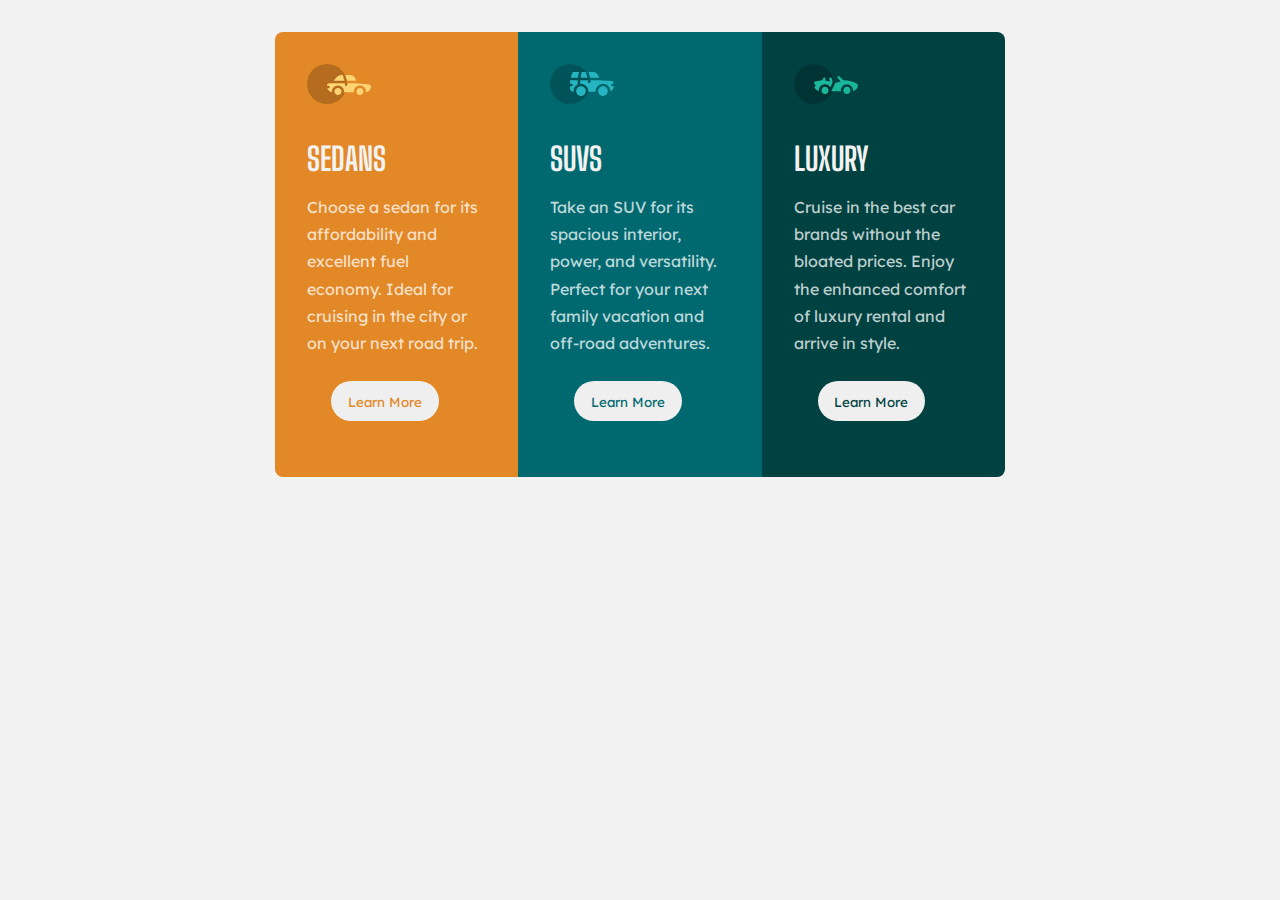
==== index.html @ c831abd5 "First Commit" ====
<!DOCTYPE html>
<html lang="en">
<head>
    <meta charset="UTF-8">
    <meta http-equiv="X-UA-Compatible" content="IE=edge">
    <meta name="viewport" content="width=device-width, initial-scale=1.0">
    <title>flexbox layout</title>
    <link rel="stylesheet" media=" screen and (min-width: 768px) and (max-width:1440px)" href="desktop.css"/>
    <link rel="stylesheet" media=" screen and (max-width:767px)" href="mobile.css"/>
</head>
<body>
    <main>
        <div class="container">
            <div class="items item1">
                <svg width="64" height="40" xmlns="http://www.w3.org/2000/svg"><g fill="none" fill-rule="evenodd"><circle fill="#000" opacity=".201" cx="20" cy="20" r="20"/><path d="M52.936 24.11c1.942 0 3.517 1.542 3.517 3.445 0 1.903-1.575 3.445-3.517 3.445s-3.516-1.542-3.516-3.445c0-1.903 1.574-3.445 3.516-3.445zm-21.957 0c1.942 0 3.517 1.542 3.517 3.445 0 1.903-1.575 3.445-3.517 3.445s-3.516-1.542-3.516-3.445c0-1.903 1.574-3.445 3.516-3.445zm6.948-4.848v1.429c0 .716.61 1.293 1.348 1.259a1.295 1.295 0 001.225-1.295v-1.393h8.256l13.483 1.313c.956.093 1.676.881 1.676 1.814 0 2.89-2.126 5.303-4.926 5.819.397-3.557-2.458-6.62-6.053-6.62-3.646 0-6.504 3.14-6.039 6.723h-9.879c.466-3.588-2.397-6.722-6.039-6.722-3.595 0-6.45 3.062-6.052 6.62-2.14-.398-3.916-1.912-4.61-3.931h1.142c.731 0 1.32-.598 1.285-1.322-.033-.678-.629-1.2-1.322-1.2H20v-.251c0-1.274 1.066-2.243 2.306-2.243h15.62zM42.59 11c2.645 0 4.99 1.556 5.972 3.963l.726 1.779H40.17L38.413 11h4.178zm-6.865 0l1.758 5.741H26.505l3.357-3.654A6.502 6.502 0 0134.644 11h1.082z" fill="#FFD473" fill-rule="nonzero"/></g></svg>
                <h2>SEDANS</h2>
                <P>Choose a sedan for its affordability and excellent fuel economy. Ideal for cruising in the city or on your next road trip.</P>
                <button class="btn-1">Learn More</button>
            </div>
            <div class="items item2">
                <svg width="64" height="40" xmlns="http://www.w3.org/2000/svg"><g fill="none" fill-rule="evenodd"><circle fill="#000" opacity=".201" cx="20" cy="20" r="20"/><path d="M31.002 22.358c2.917 0 5.18 2.593 4.762 5.506a4.828 4.828 0 01-2.962 3.778 4.797 4.797 0 01-5.3-1.165c-1.188-1.26-1.235-2.613-1.263-2.613-.42-2.924 1.857-5.506 4.763-5.506zm22 0c3.457 0 5.798 3.567 4.41 6.744A4.816 4.816 0 0152.3 31.94a4.826 4.826 0 01-4.06-4.077c-.42-2.915 1.846-5.506 4.762-5.506zm-15.04-6.083v1.462a1.29 1.29 0 001.352 1.29c.693-.033 1.227-.631 1.227-1.326v-1.426h8.3l13.056.716a1.29 1.29 0 011.164.917c.27.895.446 1.477.563 1.87h-1.047c-.694 0-1.291.534-1.324 1.228a1.29 1.29 0 001.288 1.352h1.445c-.164 2.225-1.57 4.193-3.6 5.05.13-4.212-3.255-7.63-7.384-7.63-4.317 0-7.762 3.718-7.358 8.086h-7.285c.43-4.655-3.503-8.531-8.131-8.046v-3.543h7.734zm-10.312 0v4.308a7.4 7.4 0 00-4.006 7.274 3.874 3.874 0 01-3.642-3.864v-1.635h1.46a1.29 1.29 0 000-2.58h-1.461v-3.213l.003-.29h7.646zm14.986-8.196c2.65 0 5 1.592 5.984 4.055l.63 1.579a5.525 5.525 0 01-.065-.004l-.026-.002-.034-.002-.022-.002a4.178 4.178 0 00-.224-.006l-.098-.001h-.039l-.136-.001h-.052l-.326-.001H40.211L38.528 8.08zm-13.632 0l-1.122 5.616h-7.144l1.47-4.71a1.29 1.29 0 011.231-.906h5.565zm6.832 0l1.683 5.615h-7.007l1.121-5.615h4.203z" fill="#26B5C0" fill-rule="nonzero"/></g></svg>
                <h2>SUVS</h2>
                <p>Take an SUV for its spacious interior, power, and versatility. Perfect for your next family vacation and off-road adventures.</p>
                <button class="btn-2">Learn More</button>
            </div>
            <div class="items item3">
                <svg width="64" height="40" xmlns="http://www.w3.org/2000/svg"><g fill="none" fill-rule="evenodd"><circle fill="#000" opacity=".201" cx="20" cy="20" r="20"/><path d="M30.98 22.835c1.941 0 3.516 1.604 3.516 3.583 0 1.978-1.575 3.582-3.517 3.582s-3.516-1.604-3.516-3.582c0-1.979 1.574-3.583 3.516-3.583zm21.956 0c1.942 0 3.517 1.604 3.517 3.583 0 1.978-1.575 3.582-3.517 3.582s-3.516-1.604-3.516-3.582c0-1.979 1.574-3.583 3.516-3.583zm-9.143-10.45a1.27 1.27 0 011.819 0l3.715 3.784c4.444-.115 9.7 1.142 13.964 3.753.387.237.624.664.624 1.124 0 3.006-2.126 5.514-4.926 6.05.397-3.698-2.458-6.882-6.053-6.882-3.646 0-6.504 3.264-6.039 6.99h-9.669c.76-1.544.993-2.026 1.337-2.711l.082-.162c.421-.835 1.056-2.07 2.883-5.65 1.68-.023 3.47-.408 5.247-1.403l-2.984-3.04a1.328 1.328 0 010-1.854zm-7.68 1.064c.683-.2 1.395.202 1.592.898l.749 2.652a3.46 3.46 0 01-.247 2.51l-1.733 3.395-.216.424c-1.07-1.89-3.06-3.114-5.279-3.114-3.595 0-6.45 3.184-6.052 6.885-1.832-.347-3.414-1.537-4.278-3.276a1.331 1.331 0 01.117-1.376l.955-1.303-1.325-1.295c-.751-.735-.376-2.024.64-2.231l6.614-1.346.13-.026c.092-.019.145-.03.157-.031.314-.146 1.07-.591 1.07-1.506 0-.734.592-1.327 1.316-1.31.712.016 1.268.662 1.256 1.388a4.11 4.11 0 01-.348 1.611 22.69 22.69 0 014.7 1.146l-.7-2.473a1.314 1.314 0 01.882-1.622z" fill="#19B89D" fill-rule="nonzero"/></g></svg>
                <h2>LUXURY</h2>
                <P>Cruise in the best car brands without the bloated prices. Enjoy the enhanced comfort of luxury rental and arrive in style.</P>
                <button class="btn-3">Learn More</button>
                
            </div>
        </div>
    </main>
</body>
</html>
---- desktop.css ----
@import url('https://fonts.googleapis.com/css2?family=Big+Shoulders+Display:wght@700&display=swap');
@import url('https://fonts.googleapis.com/css2?family=Lexend+Deca&display=swap');

 *{
    margin:0;
    padding:0;
    box-sizing: border-box;

}

/* @media only screen and (mix-width: 1000px) {
    
    .container{
        width: 50%;
        margin: 2em;
        display: flex;
        justify-content: center;
        align-items: center;
        flex-direction: row;

    }
    .items{
        width: 100%;
        padding: 2em;

    }

    

    .items h2{
        color: hsl(0, 0%, 95%);
        font-family: 'Big Shoulders Display';
        font-size: 2rem;
        margin-top: 1em;
    }
    
    .items p{
        color: hsl(0, 0%, 100%, 0.75);
        font-family: 'Lexend Deca';
        margin-top: 1em;
        font-size: 1rem;
        line-height: 1.6;
    }
    
    .item1{
        background-color:  hsl(31, 77%, 52%);
        border-top-left-radius: 0.5em;
        border-bottom-left-radius: 0.5em;
        margin-top: 2em;
    }
    
    .item2{
        background-color: hsl(184, 100%, 22%);
    }
    
    .item3{
        background-color: hsl(179, 100%, 13%);
        border-top-right-radius: 0.5em;
        border-bottom-right-radius: 0.5em;
        margin-bottom: 2em;
    }

    button{
        width: 40%;
        height: 3em;
        border: 1px transparent;
        border-radius: 1.5em;
        margin: 1.5rem;
    
    }
    
    .btn-1{
        color: hsl(31, 77%, 52%) ;
        font-family: 'lexend deca';
    }
    .btn-2{
        color:  hsl(184, 100%, 22%);
        font-family: 'lexend deca';
    }
    .btn-3{
        color: hsl(179, 100%, 13%);
        font-family: 'lexend deca';
    }
    button:hover{
        background-color: transparent;
        color: #fff;
        border: 1px solid #fff;
    
    }
} */


 body{
        background-color: hsl(0, 0%, 95%);
        width: auto;
    }


.container{
    width: 100%;
    padding: 2em;
    margin: auto;
    display: flex;
    justify-content: center;
    /* align-items: center; */
    
}

/* div{
    display: flex;
    flex-direction: row;
} */

.items{
    width: 20%;
    /* height: 100vh; */
    padding: 2em;
}

.items h2{
    color: hsl(0, 0%, 95%);
    font-family: 'Big Shoulders Display';
    font-size: 2rem;
    margin-top: 1em;
    margin-bottom: 0.5em;
}

.items p{
    color: hsl(0, 0%, 100%, 0.75);
    font-family: 'Lexend Deca';
    /* font-weight: 400; */
    margin-top: 1em;
    font-size: 1rem;
    line-height: 1.7;
}

.item1{
    background-color:  hsl(31, 77%, 52%);
    border-top-left-radius: 0.5em;
    border-bottom-left-radius: 0.5em;
}

.item2{
    background-color: hsl(184, 100%, 22%);
}

.item3{
    background-color: hsl(179, 100%, 13%);
    border-top-right-radius: 0.5em;
    border-bottom-right-radius: 0.5em;
}

button{
    width: 60%;
    height: 3em;
    border: 1px transparent;
    border-radius: 1.5em;
    margin: 1.5rem;
    padding: 1em;

}

.btn-1{
    color: hsl(31, 77%, 52%) ;
    font-family: 'lexend deca';

}
.btn-2{
    color:  hsl(184, 100%, 22%);
    font-family: 'lexend deca';
}
.btn-3{
    color: hsl(179, 100%, 13%);
    font-family: 'lexend deca';
}
button:hover{
    background-color: transparent;
    color: #fff;
    border: 1px solid #fff;

}
---- mobile.css ----
@import url('https://fonts.googleapis.com/css2?family=Big+Shoulders+Display:wght@700&display=swap');
@import url('https://fonts.googleapis.com/css2?family=Lexend+Deca&display=swap');

 *{
    margin:0;
    padding:0;
    box-sizing: border-box;

}

body{
    background-color: hsl(0, 0%, 95%);
}


.container{
width: auto;
/* height: 700px; */
/* padding: 2em; */
margin: 2em;
display: flex;
justify-content: center;
align-items: center;
flex-direction: column;

}


.items{
width: 100%;
/* height: 70%; */
padding: 2em;
flex-direction: column;
}

.items h2{
color: hsl(0, 0%, 95%);
font-family: 'Big Shoulders Display';
font-size: 2rem;
margin-top: 1em;
/* margin-bottom: 10px; */
}

.items p{
color: hsl(0, 0%, 100%, 0.75);
font-family: 'Lexend Deca';
margin-top: 1em;
font-size: 1rem;
line-height: 1.6;
}

.item1{
background-color:  hsl(31, 77%, 52%);
border-top-left-radius: 0.5em;
border-top-right-radius: 0.5em;
margin-top: 2em;
}

.item2{
background-color: hsl(184, 100%, 22%);
}

.item3{
background-color: hsl(179, 100%, 13%);
border-bottom-right-radius: 0.5em;
border-bottom-left-radius: 0.5em;
margin-bottom: 2em;
}
button{
width: 40%;
height: 3em;
border: 1px transparent;
border-radius: 1.5em;
margin: 1.5rem;
/* padding: 1em; */

}

.btn-1{
color: hsl(31, 77%, 52%) ;
font-family: 'lexend deca';
}
.btn-2{
color:  hsl(184, 100%, 22%);
font-family: 'lexend deca';
}
.btn-3{
color: hsl(179, 100%, 13%);
font-family: 'lexend deca';
}
button:hover{
background-color: transparent;
color: #fff;
border: 1px solid #fff;

}
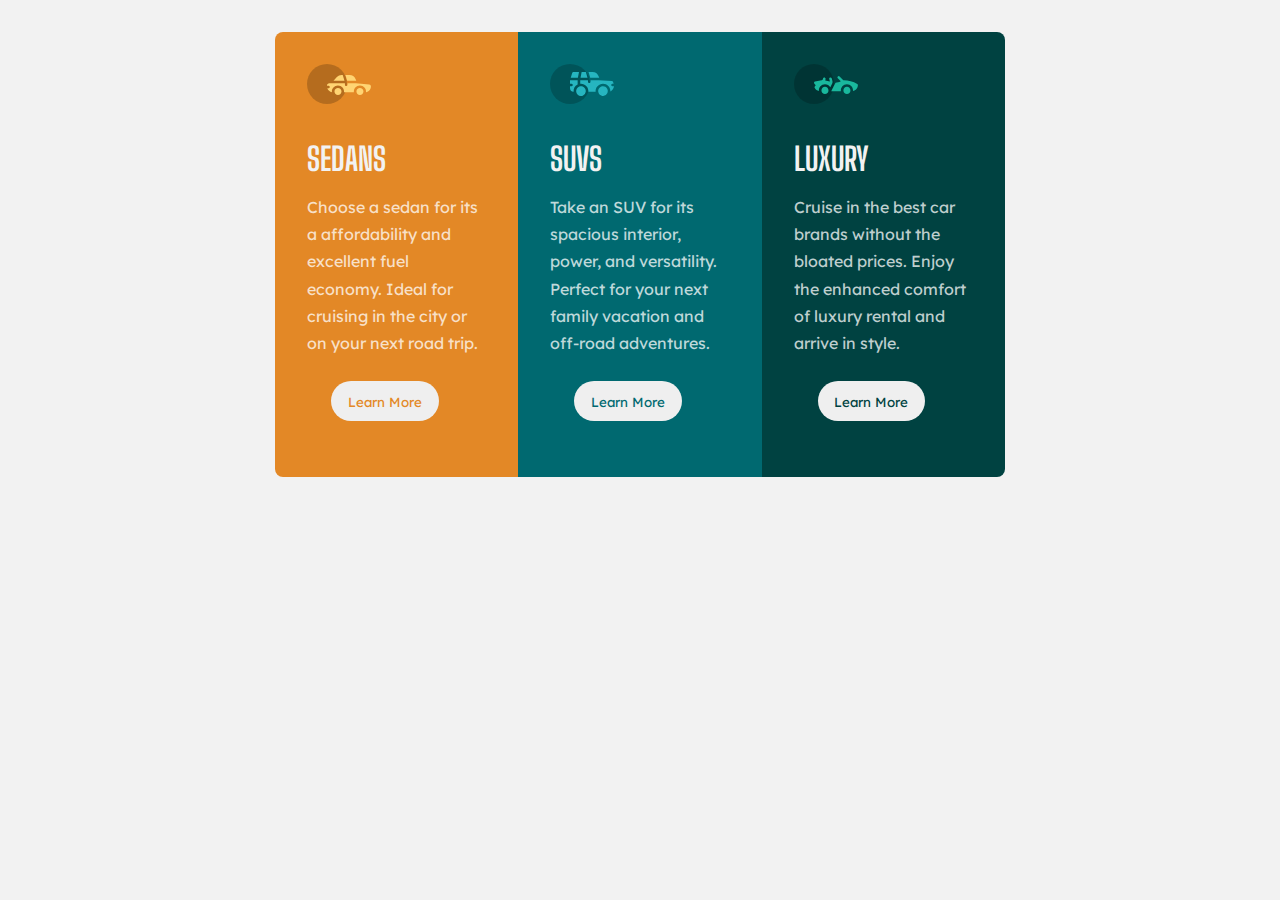
==== commit 566a59bc: "remove typo" ====
--- a/index.html
+++ b/index.html
@@ -7,6 +7,7 @@
     <title>flexbox layout</title>
     <link rel="stylesheet" media=" screen and (min-width: 768px) and (max-width:1440px)" href="desktop.css"/>
     <link rel="stylesheet" media=" screen and (max-width:767px)" href="mobile.css"/>
+        
 </head>
 <body>
     <main>
@@ -14,7 +15,7 @@
             <div class="items item1">
                 <svg width="64" height="40" xmlns="http://www.w3.org/2000/svg"><g fill="none" fill-rule="evenodd"><circle fill="#000" opacity=".201" cx="20" cy="20" r="20"/><path d="M52.936 24.11c1.942 0 3.517 1.542 3.517 3.445 0 1.903-1.575 3.445-3.517 3.445s-3.516-1.542-3.516-3.445c0-1.903 1.574-3.445 3.516-3.445zm-21.957 0c1.942 0 3.517 1.542 3.517 3.445 0 1.903-1.575 3.445-3.517 3.445s-3.516-1.542-3.516-3.445c0-1.903 1.574-3.445 3.516-3.445zm6.948-4.848v1.429c0 .716.61 1.293 1.348 1.259a1.295 1.295 0 001.225-1.295v-1.393h8.256l13.483 1.313c.956.093 1.676.881 1.676 1.814 0 2.89-2.126 5.303-4.926 5.819.397-3.557-2.458-6.62-6.053-6.62-3.646 0-6.504 3.14-6.039 6.723h-9.879c.466-3.588-2.397-6.722-6.039-6.722-3.595 0-6.45 3.062-6.052 6.62-2.14-.398-3.916-1.912-4.61-3.931h1.142c.731 0 1.32-.598 1.285-1.322-.033-.678-.629-1.2-1.322-1.2H20v-.251c0-1.274 1.066-2.243 2.306-2.243h15.62zM42.59 11c2.645 0 4.99 1.556 5.972 3.963l.726 1.779H40.17L38.413 11h4.178zm-6.865 0l1.758 5.741H26.505l3.357-3.654A6.502 6.502 0 0134.644 11h1.082z" fill="#FFD473" fill-rule="nonzero"/></g></svg>
                 <h2>SEDANS</h2>
-                <P>Choose a sedan for its affordability and excellent fuel economy. Ideal for cruising in the city or on your next road trip.</P>
+                <P>Choose a sedan for its a affordability and excellent fuel economy. Ideal for cruising in the city or on your next road trip.</P>
                 <button class="btn-1">Learn More</button>
             </div>
             <div class="items item2">
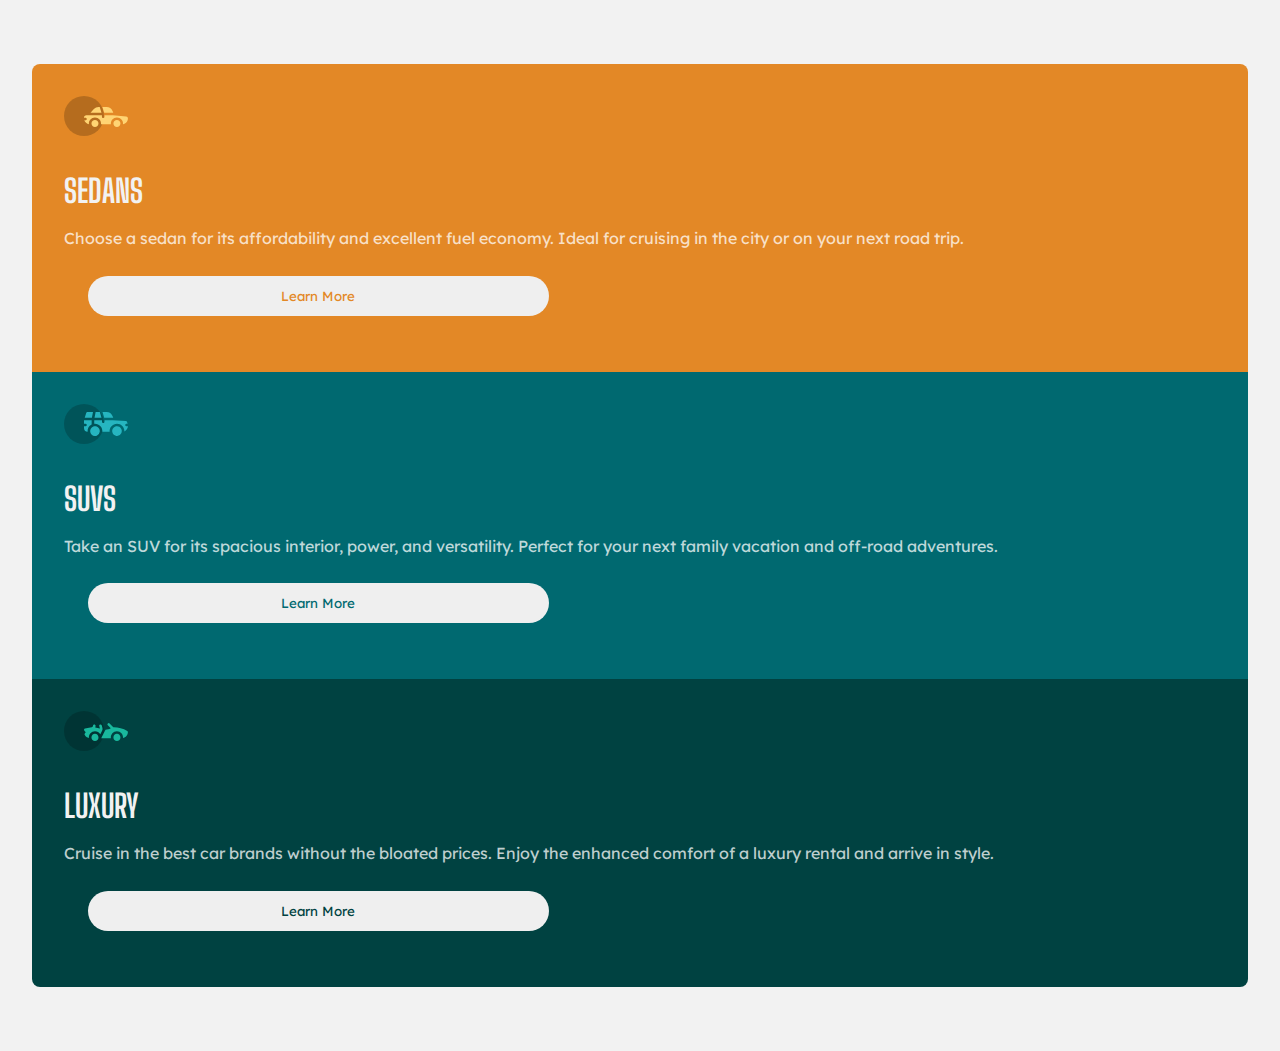
==== commit 6c7ad2b3: "second commit" ====
--- a/index.html
+++ b/index.html
@@ -5,8 +5,9 @@
     <meta http-equiv="X-UA-Compatible" content="IE=edge">
     <meta name="viewport" content="width=device-width, initial-scale=1.0">
     <title>flexbox layout</title>
-    <link rel="stylesheet" media=" screen and (min-width: 768px) and (max-width:1440px)" href="desktop.css"/>
-    <link rel="stylesheet" media=" screen and (max-width:767px)" href="mobile.css"/>
+    <link rel="stylesheet" media=" screen and (min-width: 1440px)" href="desktop.css"/>
+    <link rel="stylesheet" media=" screen and (min-width:375px) and (max-width:1439px)" href="mobile.css"/>
+    <link rel="icon" type="img/png" size="32x32" href="./images/favicon-32x32.png"/>
         
 </head>
 <body>
@@ -15,7 +16,7 @@
             <div class="items item1">
                 <svg width="64" height="40" xmlns="http://www.w3.org/2000/svg"><g fill="none" fill-rule="evenodd"><circle fill="#000" opacity=".201" cx="20" cy="20" r="20"/><path d="M52.936 24.11c1.942 0 3.517 1.542 3.517 3.445 0 1.903-1.575 3.445-3.517 3.445s-3.516-1.542-3.516-3.445c0-1.903 1.574-3.445 3.516-3.445zm-21.957 0c1.942 0 3.517 1.542 3.517 3.445 0 1.903-1.575 3.445-3.517 3.445s-3.516-1.542-3.516-3.445c0-1.903 1.574-3.445 3.516-3.445zm6.948-4.848v1.429c0 .716.61 1.293 1.348 1.259a1.295 1.295 0 001.225-1.295v-1.393h8.256l13.483 1.313c.956.093 1.676.881 1.676 1.814 0 2.89-2.126 5.303-4.926 5.819.397-3.557-2.458-6.62-6.053-6.62-3.646 0-6.504 3.14-6.039 6.723h-9.879c.466-3.588-2.397-6.722-6.039-6.722-3.595 0-6.45 3.062-6.052 6.62-2.14-.398-3.916-1.912-4.61-3.931h1.142c.731 0 1.32-.598 1.285-1.322-.033-.678-.629-1.2-1.322-1.2H20v-.251c0-1.274 1.066-2.243 2.306-2.243h15.62zM42.59 11c2.645 0 4.99 1.556 5.972 3.963l.726 1.779H40.17L38.413 11h4.178zm-6.865 0l1.758 5.741H26.505l3.357-3.654A6.502 6.502 0 0134.644 11h1.082z" fill="#FFD473" fill-rule="nonzero"/></g></svg>
                 <h2>SEDANS</h2>
-                <P>Choose a sedan for its a affordability and excellent fuel economy. Ideal for cruising in the city or on your next road trip.</P>
+                <P>Choose a sedan for its affordability and excellent fuel economy. Ideal for cruising in the city or on your next road trip.</P>
                 <button class="btn-1">Learn More</button>
             </div>
             <div class="items item2">
@@ -27,7 +28,7 @@
             <div class="items item3">
                 <svg width="64" height="40" xmlns="http://www.w3.org/2000/svg"><g fill="none" fill-rule="evenodd"><circle fill="#000" opacity=".201" cx="20" cy="20" r="20"/><path d="M30.98 22.835c1.941 0 3.516 1.604 3.516 3.583 0 1.978-1.575 3.582-3.517 3.582s-3.516-1.604-3.516-3.582c0-1.979 1.574-3.583 3.516-3.583zm21.956 0c1.942 0 3.517 1.604 3.517 3.583 0 1.978-1.575 3.582-3.517 3.582s-3.516-1.604-3.516-3.582c0-1.979 1.574-3.583 3.516-3.583zm-9.143-10.45a1.27 1.27 0 011.819 0l3.715 3.784c4.444-.115 9.7 1.142 13.964 3.753.387.237.624.664.624 1.124 0 3.006-2.126 5.514-4.926 6.05.397-3.698-2.458-6.882-6.053-6.882-3.646 0-6.504 3.264-6.039 6.99h-9.669c.76-1.544.993-2.026 1.337-2.711l.082-.162c.421-.835 1.056-2.07 2.883-5.65 1.68-.023 3.47-.408 5.247-1.403l-2.984-3.04a1.328 1.328 0 010-1.854zm-7.68 1.064c.683-.2 1.395.202 1.592.898l.749 2.652a3.46 3.46 0 01-.247 2.51l-1.733 3.395-.216.424c-1.07-1.89-3.06-3.114-5.279-3.114-3.595 0-6.45 3.184-6.052 6.885-1.832-.347-3.414-1.537-4.278-3.276a1.331 1.331 0 01.117-1.376l.955-1.303-1.325-1.295c-.751-.735-.376-2.024.64-2.231l6.614-1.346.13-.026c.092-.019.145-.03.157-.031.314-.146 1.07-.591 1.07-1.506 0-.734.592-1.327 1.316-1.31.712.016 1.268.662 1.256 1.388a4.11 4.11 0 01-.348 1.611 22.69 22.69 0 014.7 1.146l-.7-2.473a1.314 1.314 0 01.882-1.622z" fill="#19B89D" fill-rule="nonzero"/></g></svg>
                 <h2>LUXURY</h2>
-                <P>Cruise in the best car brands without the bloated prices. Enjoy the enhanced comfort of luxury rental and arrive in style.</P>
+                <P>Cruise in the best car brands without the bloated prices. Enjoy the enhanced comfort of a luxury rental and arrive in style.</P>
                 <button class="btn-3">Learn More</button>
                 
             </div>
--- a/desktop.css
+++ b/desktop.css
@@ -8,91 +8,11 @@
 
 }
 
-/* @media only screen and (mix-width: 1000px) {
-    
-    .container{
-        width: 50%;
-        margin: 2em;
-        display: flex;
-        justify-content: center;
-        align-items: center;
-        flex-direction: row;
-
-    }
-    .items{
-        width: 100%;
-        padding: 2em;
-
-    }
-
-    
-
-    .items h2{
-        color: hsl(0, 0%, 95%);
-        font-family: 'Big Shoulders Display';
-        font-size: 2rem;
-        margin-top: 1em;
-    }
-    
-    .items p{
-        color: hsl(0, 0%, 100%, 0.75);
-        font-family: 'Lexend Deca';
-        margin-top: 1em;
-        font-size: 1rem;
-        line-height: 1.6;
-    }
-    
-    .item1{
-        background-color:  hsl(31, 77%, 52%);
-        border-top-left-radius: 0.5em;
-        border-bottom-left-radius: 0.5em;
-        margin-top: 2em;
-    }
-    
-    .item2{
-        background-color: hsl(184, 100%, 22%);
-    }
-    
-    .item3{
-        background-color: hsl(179, 100%, 13%);
-        border-top-right-radius: 0.5em;
-        border-bottom-right-radius: 0.5em;
-        margin-bottom: 2em;
-    }
-
-    button{
-        width: 40%;
-        height: 3em;
-        border: 1px transparent;
-        border-radius: 1.5em;
-        margin: 1.5rem;
-    
-    }
-    
-    .btn-1{
-        color: hsl(31, 77%, 52%) ;
-        font-family: 'lexend deca';
-    }
-    .btn-2{
-        color:  hsl(184, 100%, 22%);
-        font-family: 'lexend deca';
-    }
-    .btn-3{
-        color: hsl(179, 100%, 13%);
-        font-family: 'lexend deca';
-    }
-    button:hover{
-        background-color: transparent;
-        color: #fff;
-        border: 1px solid #fff;
-    
-    }
-} */
-
 
  body{
         background-color: hsl(0, 0%, 95%);
         width: auto;
+
     }
 
 
@@ -102,36 +22,38 @@
     margin: auto;
     display: flex;
     justify-content: center;
-    /* align-items: center; */
+    align-items: center;
     
 }
 
-/* div{
-    display: flex;
-    flex-direction: row;
-} */
 
 .items{
-    width: 20%;
-    /* height: 100vh; */
+    width: 25%;
     padding: 2em;
+    
+
+}
+svg{
+    margin: 1em;
 }
 
 .items h2{
     color: hsl(0, 0%, 95%);
     font-family: 'Big Shoulders Display';
-    font-size: 2rem;
+    font-size: 2.5rem;
     margin-top: 1em;
     margin-bottom: 0.5em;
+    margin-left: 0.5em;
 }
 
 .items p{
     color: hsl(0, 0%, 100%, 0.75);
     font-family: 'Lexend Deca';
-    /* font-weight: 400; */
-    margin-top: 1em;
-    font-size: 1rem;
-    line-height: 1.7;
+    margin-top: 2em;
+    margin-left: 1em;
+    margin-right: 1em;
+    font-size: 1.1em;
+    line-height: 1.8;
 }
 
 .item1{
@@ -151,27 +73,32 @@
 }
 
 button{
-    width: 60%;
+    width: 55%;
     height: 3em;
     border: 1px transparent;
     border-radius: 1.5em;
-    margin: 1.5rem;
+    margin: 6em 1em 1.3em 1em;
     padding: 1em;
-
 }
 
 .btn-1{
     color: hsl(31, 77%, 52%) ;
     font-family: 'lexend deca';
+    font-size: 1rem;
+    font-weight: bold;
 
 }
 .btn-2{
     color:  hsl(184, 100%, 22%);
     font-family: 'lexend deca';
+    font-size: 1rem;
+    font-weight: bold;
 }
 .btn-3{
     color: hsl(179, 100%, 13%);
     font-family: 'lexend deca';
+    font-size: 1rem;
+    font-weight: bold;
 }
 button:hover{
     background-color: transparent;
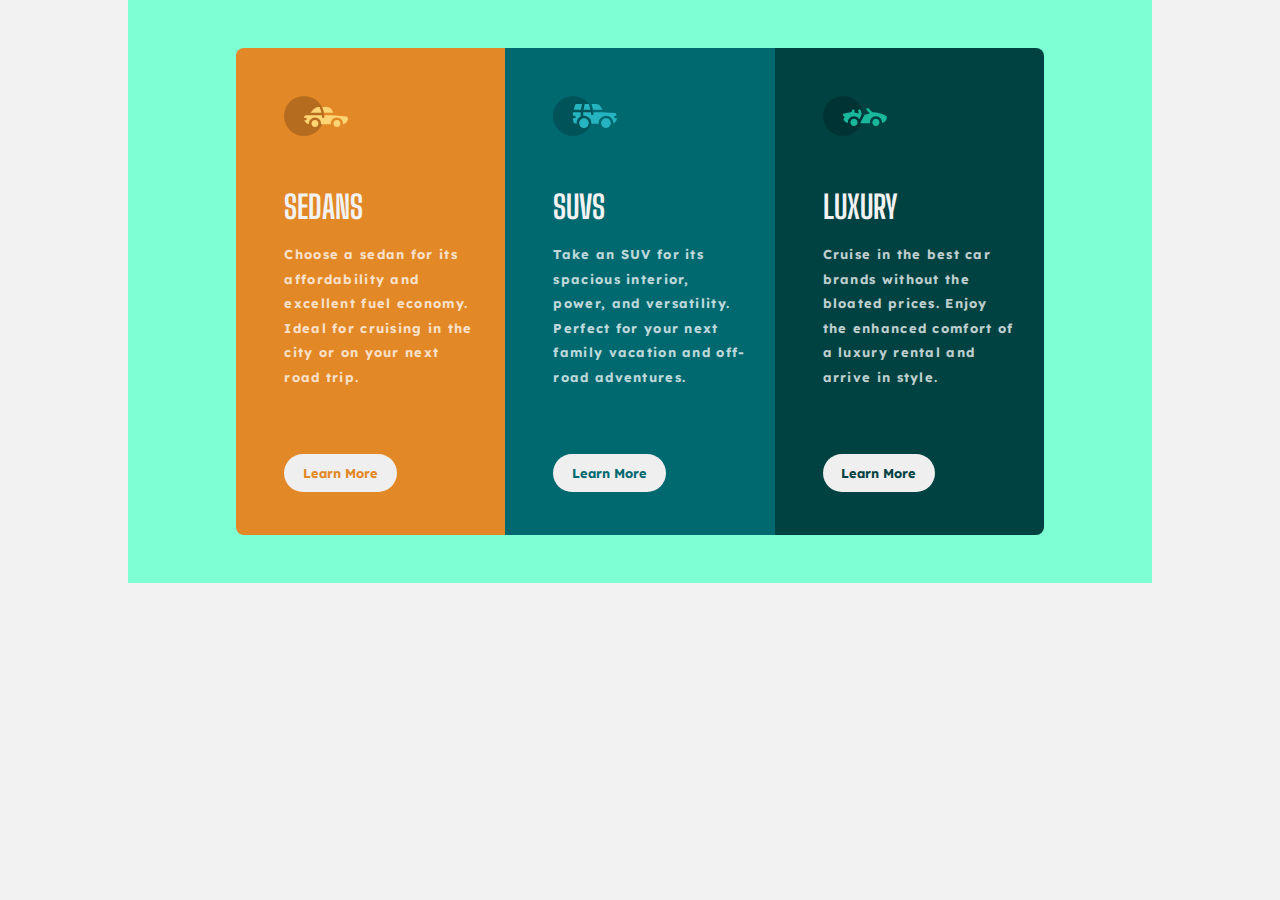
==== commit 7e8983c9: "changes on button" ====
--- a/index.html
+++ b/index.html
@@ -5,8 +5,8 @@
     <meta http-equiv="X-UA-Compatible" content="IE=edge">
     <meta name="viewport" content="width=device-width, initial-scale=1.0">
     <title>flexbox layout</title>
-    <link rel="stylesheet" media=" screen and (min-width: 1440px)" href="desktop.css"/>
-    <link rel="stylesheet" media=" screen and (min-width:375px) and (max-width:1439px)" href="mobile.css"/>
+    <link rel="stylesheet" media=" screen and (min-width: 899px)" href="desktop.css"/>
+    <link rel="stylesheet" media=" screen and (min-width:375px) and (max-width:900px)" href="mobile.css"/>
     <link rel="icon" type="img/png" size="32x32" href="./images/favicon-32x32.png"/>
         
 </head>
--- a/desktop.css
+++ b/desktop.css
@@ -1,9 +1,10 @@
 @import url('https://fonts.googleapis.com/css2?family=Big+Shoulders+Display:wght@700&display=swap');
-@import url('https://fonts.googleapis.com/css2?family=Lexend+Deca&display=swap');
+@import url('https://fonts.googleapis.com/css2?family=Lexend+Deca:wght@200&display=swap');
 
  *{
     margin:0;
     padding:0;
+    max-width: 100%;
     box-sizing: border-box;
 
 }
@@ -17,43 +18,50 @@
 
 
 .container{
-    width: 100%;
-    padding: 2em;
-    margin: auto;
+    width: 80%;
+    padding: 3em;
+    margin: 0 auto;
     display: flex;
     justify-content: center;
     align-items: center;
+    background-color: aquamarine;
     
 }
 
 
 .items{
-    width: 25%;
-    padding: 2em;
+    width: 29%;
+    padding: 3em 1em 1.5em 3em;
+    margin: 0;
+    justify-content: center;
+    align-items: center;
+    
     
 
 }
 svg{
-    margin: 1em;
+    margin-bottom: 2em;
 }
 
 .items h2{
     color: hsl(0, 0%, 95%);
     font-family: 'Big Shoulders Display';
-    font-size: 2.5rem;
-    margin-top: 1em;
+    font-size: 2rem;
+    margin-top: 0.5em;
     margin-bottom: 0.5em;
-    margin-left: 0.5em;
+    /* margin-left: 1em; */
 }
 
 .items p{
     color: hsl(0, 0%, 100%, 0.75);
     font-family: 'Lexend Deca';
-    margin-top: 2em;
-    margin-left: 1em;
+    font-weight: bold;
+    margin-top: 0.5em;
+    /* margin-left: 2em; */
     margin-right: 1em;
-    font-size: 1.1em;
-    line-height: 1.8;
+    font-size: 0.81em;
+    line-height: 1.9;
+    letter-spacing: 0.1em;
 }
 
 .item1{
@@ -77,27 +85,29 @@
     height: 3em;
     border: 1px transparent;
     border-radius: 1.5em;
-    margin: 6em 1em 1.3em 1em;
-    padding: 1em;
+    margin: 5em 1em 1.5em 0em;
+    font-size: 0.8em;
+    
 }
 
 .btn-1{
     color: hsl(31, 77%, 52%) ;
     font-family: 'lexend deca';
-    font-size: 1rem;
+    /* font-size: 1rem; */
     font-weight: bold;
+    
 
 }
 .btn-2{
     color:  hsl(184, 100%, 22%);
     font-family: 'lexend deca';
-    font-size: 1rem;
+    /* font-size: 1rem; */
     font-weight: bold;
 }
 .btn-3{
     color: hsl(179, 100%, 13%);
     font-family: 'lexend deca';
-    font-size: 1rem;
+    /* font-size: 1rem; */
     font-weight: bold;
 }
 button:hover{
@@ -105,4 +115,5 @@
     color: #fff;
     border: 1px solid #fff;
 
-}+}
+ --- a/mobile.css
+++ b/mobile.css
@@ -5,6 +5,7 @@
     margin:0;
     padding:0;
     box-sizing: border-box;
+    max-width: 100%;
 
 }
 
@@ -14,10 +15,11 @@
 
 
 .container{
-width: auto;
+width: 80%;
 /* height: 700px; */
 /* padding: 2em; */
-margin: 2em;
+/* margin: 2em; */
+margin: 0 auto;
 display: flex;
 justify-content: center;
 align-items: center;
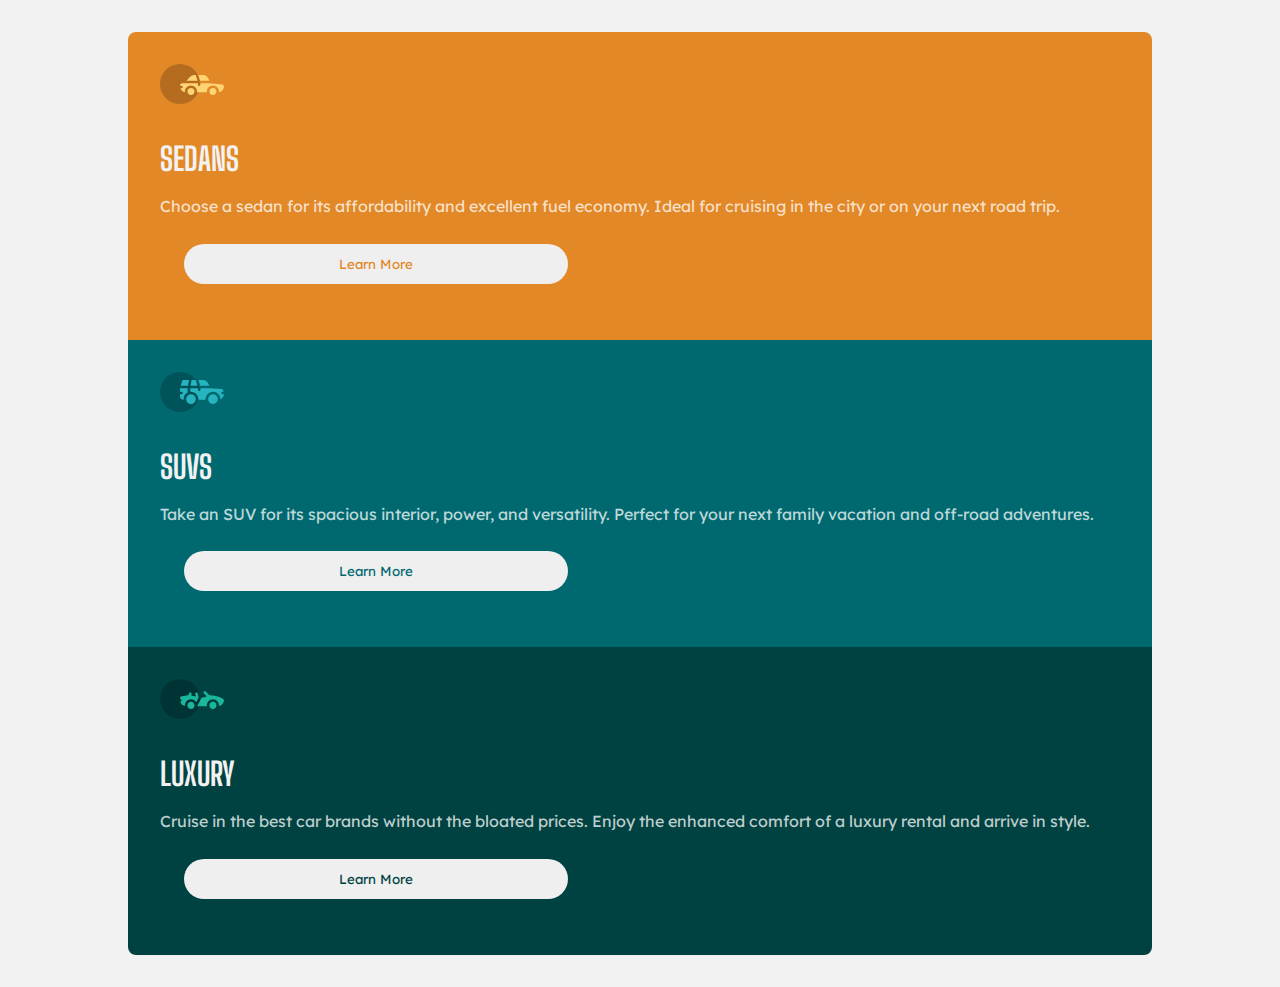
==== commit 687398d7: "commit" ====
--- a/index.html
+++ b/index.html
@@ -5,8 +5,8 @@
     <meta http-equiv="X-UA-Compatible" content="IE=edge">
     <meta name="viewport" content="width=device-width, initial-scale=1.0">
     <title>flexbox layout</title>
-    <link rel="stylesheet" media=" screen and (min-width: 899px)" href="desktop.css"/>
-    <link rel="stylesheet" media=" screen and (min-width:375px) and (max-width:900px)" href="mobile.css"/>
+    <link rel="stylesheet" media=" screen and (min-width: 1400px)" href="desktop.css"/>
+    <link rel="stylesheet" media=" screen and (min-width:375px) and (max-width: 1399px)" href="mobile.css"/>
     <link rel="icon" type="img/png" size="32x32" href="./images/favicon-32x32.png"/>
         
 </head>
--- a/desktop.css
+++ b/desktop.css
@@ -19,12 +19,11 @@
 
 .container{
     width: 80%;
-    padding: 3em;
+    padding: 4em;
     margin: 0 auto;
     display: flex;
     justify-content: center;
     align-items: center;
-    background-color: aquamarine;
     
 }
 
